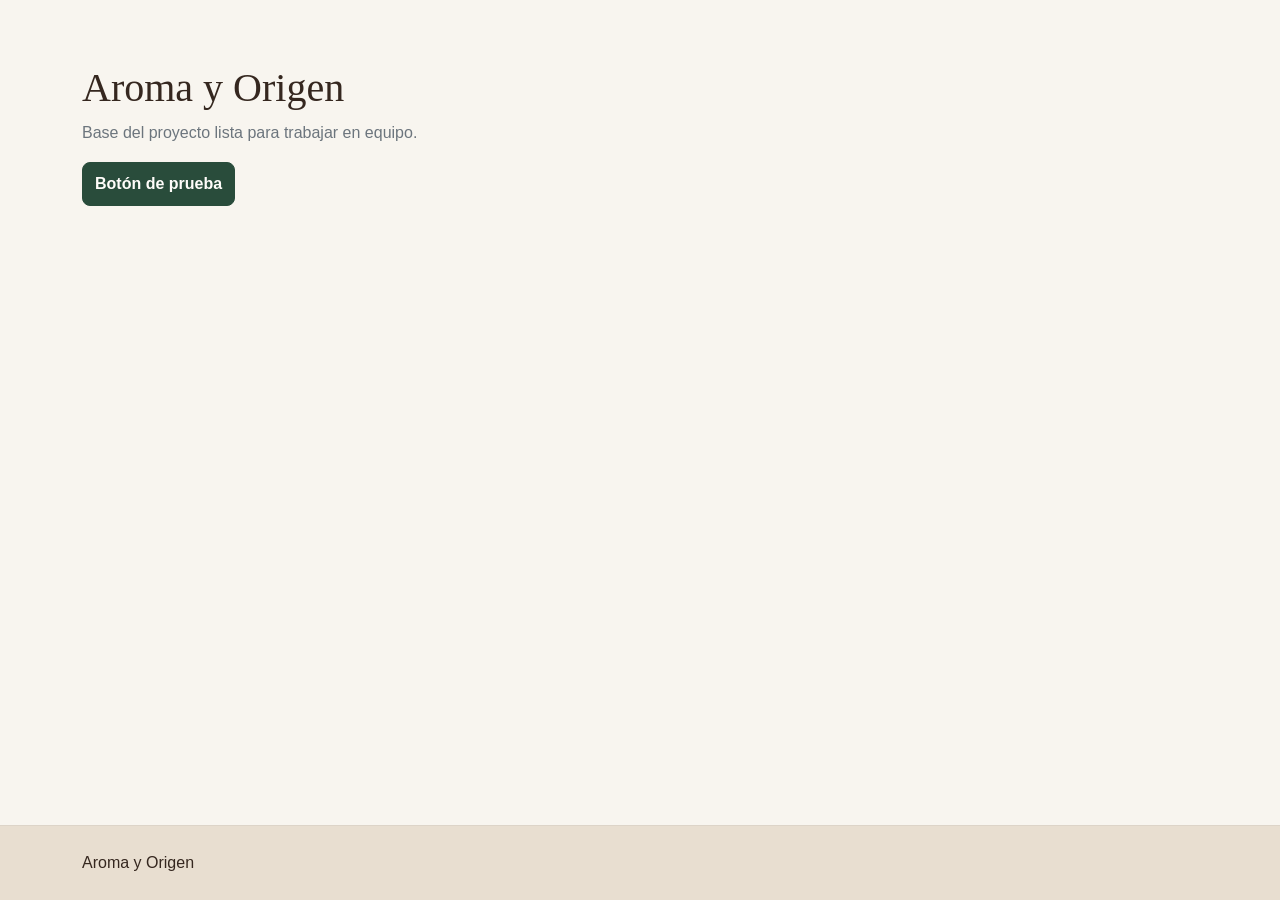
==== Programacion_4_Aroma_-_Origen-main/index.html @ bb80c742 "Proyecto inicial" ====
<!DOCTYPE html>
<html lang="es">

<head>
    <meta charset="UTF-8">
    <meta name="viewport" content="width=device-width, initial-scale=1.0">

    <title>Inicio | Aroma y Origen</title>
    <link href="https://cdn.jsdelivr.net/npm/bootstrap@5.3.8/dist/css/bootstrap.min.css" rel="stylesheet"
    integrity="sha384-sRIl4kxILFvY47J16cr9ZwB07vP4J8+LH7qKQnuqkuIAvNWLzeN8tE5YBujZqJLB" crossorigin="anonymous">
    <link rel="stylesheet" href="assets/styles/styles.css">
</head>

<body>
    <header>
        <!-- Encabezado pendiente -->
    </header>

    <main class="container page-section">
        <h1>Aroma y Origen</h1>
        <p class="text-secondary">
            Base del proyecto lista para trabajar en equipo.
        </p>

        <button type="button" class="btn btn-primary">
            Botón de prueba
        </button>
    </main>

    <footer class="site-footer">
        <div class="container">
            <p class="mb-0">Aroma y Origen</p>
        </div>
    </footer>

    <script src="https://cdn.jsdelivr.net/npm/bootstrap@5.3.8/dist/js/bootstrap.bundle.min.js"
        integrity="sha384-FKyoEForCGlyvwx9Hj09JcYn3nv7wiPVlz7YYwJrWVcXK/BmnVDxM+D2scQbITxI"
        crossorigin="anonymous">
    </script>
</body>

</html>
---- Programacion_4_Aroma_-_Origen-main/assets/styles/styles.css ----
/* ==================================================
   AROMA Y ORIGEN — ESTILOS COMPARTIDOS
   Cargar este archivo después de Bootstrap.
   ================================================== */

/* 1. Identidad visual y variables globales */
:root {
  --ao-cream: #f8f5ef;
  --ao-white: #fffdfa;
  --ao-coffee: #35271f;
  --ao-green: #294c3b;
  --ao-green-dark: #1e392c;
  --ao-terracotta: #a65f43;
  --ao-sand: #e8ded0;
  --ao-muted: #71685f;
  --ao-border: #ddd4c8;

  /*
   * Estas fuentes tienen alternativas locales.
   * Playfair Display e Inter deben cargarse por separado
   * si el equipo decide utilizarlas.
   */
  --ao-font-heading: "Playfair Display", Georgia, serif;
  --ao-font-body: "Inter", Arial, sans-serif;

  --ao-radius: 0.75rem;
  --ao-shadow: 0 0.25rem 1.25rem rgb(53 39 31 / 6%);

  /* Variables globales de Bootstrap */
  --bs-body-font-family: var(--ao-font-body);
  --bs-body-color: var(--ao-coffee);
  --bs-body-bg: var(--ao-cream);
  --bs-heading-color: var(--ao-coffee);
  --bs-secondary-color: var(--ao-muted);
  --bs-border-color: var(--ao-border);

  --bs-primary: var(--ao-green);
  --bs-primary-rgb: 41, 76, 59;
  --bs-link-color: var(--ao-green);
  --bs-link-color-rgb: 41, 76, 59;
  --bs-link-hover-color: var(--ao-green-dark);
  --bs-link-hover-color-rgb: 30, 57, 44;
}

/* 2. Base de las páginas */
body {
  min-height: 100vh;
  display: flex;
  flex-direction: column;
  line-height: 1.6;
}

main {
  flex: 1;
  min-width: 0;
}

h1,
h2,
h3,
h4,
h5,
h6,
.navbar-brand {
  font-family: var(--ao-font-heading);
}

h1,
h2,
h3 {
  line-height: 1.2;
}

img {
  max-width: 100%;
  height: auto;
}

button,
input,
select,
textarea {
  font: inherit;
}

/* 3. Espaciado compartido */
.page-section {
  padding-block: clamp(2rem, 5vw, 4rem);
}

.section-title {
  margin-bottom: 1.5rem;
}

.surface {
  background-color: var(--ao-white);
  border: 1px solid var(--ao-border);
  border-radius: var(--ao-radius);
  padding: clamp(1rem, 3vw, 2rem);
}

/* 4. Encabezado */
.navbar {
  --bs-navbar-color: var(--ao-coffee);
  --bs-navbar-hover-color: var(--ao-green);
  --bs-navbar-active-color: var(--ao-green);
  --bs-navbar-brand-color: var(--ao-coffee);
  --bs-navbar-brand-hover-color: var(--ao-green);

  background-color: var(--ao-cream);
  border-bottom: 1px solid var(--ao-border);
}

.navbar-brand {
  font-size: 1.5rem;
  font-weight: 600;
}

/* 5. Botones
   Cambiar --bs-primary no modifica por sí solo
   todos los estados de los botones de Bootstrap.
*/
.btn {
  min-height: 2.75rem;
  border-radius: 0.5rem;
  font-weight: 600;
}

.btn-primary {
  --bs-btn-color: var(--ao-white);
  --bs-btn-bg: var(--ao-green);
  --bs-btn-border-color: var(--ao-green);

  --bs-btn-hover-color: var(--ao-white);
  --bs-btn-hover-bg: var(--ao-green-dark);
  --bs-btn-hover-border-color: var(--ao-green-dark);

  --bs-btn-active-color: var(--ao-white);
  --bs-btn-active-bg: var(--ao-green-dark);
  --bs-btn-active-border-color: var(--ao-green-dark);

  --bs-btn-disabled-color: var(--ao-white);
  --bs-btn-disabled-bg: var(--ao-green);
  --bs-btn-disabled-border-color: var(--ao-green);

  --bs-btn-focus-shadow-rgb: 41, 76, 59;
}

.btn-outline-primary {
  --bs-btn-color: var(--ao-green);
  --bs-btn-border-color: var(--ao-green);

  --bs-btn-hover-color: var(--ao-white);
  --bs-btn-hover-bg: var(--ao-green);
  --bs-btn-hover-border-color: var(--ao-green);

  --bs-btn-active-color: var(--ao-white);
  --bs-btn-active-bg: var(--ao-green-dark);
  --bs-btn-active-border-color: var(--ao-green-dark);

  --bs-btn-disabled-color: var(--ao-green);
  --bs-btn-disabled-border-color: var(--ao-green);

  --bs-btn-focus-shadow-rgb: 41, 76, 59;
}

/* 6. Tarjetas */
.card {
  --bs-card-bg: var(--ao-white);
  --bs-card-border-color: var(--ao-border);
  --bs-card-border-radius: var(--ao-radius);

  box-shadow: var(--ao-shadow);
}

.product-image {
  display: block;
  width: 100%;
  aspect-ratio: 1 / 1;
  object-fit: cover;
  background-color: var(--ao-sand);
  border-radius: var(--ao-radius) var(--ao-radius) 0 0;
}

.product-price {
  color: var(--ao-green);
  font-weight: 600;
}

/* 7. Formularios */
.form-label {
  font-weight: 500;
}

.form-control,
.form-select {
  min-height: 2.75rem;
  background-color: var(--ao-white);
  border-color: var(--ao-border);
  border-radius: 0.5rem;
  color: var(--ao-coffee);
}

.form-control::placeholder {
  color: var(--ao-muted);
  opacity: 1;
}

.form-control:focus,
.form-select:focus {
  color: var(--ao-coffee);
  background-color: var(--ao-white);
  border-color: var(--ao-green);
  box-shadow: 0 0 0 0.2rem rgb(41 76 59 / 15%);
}

/* 8. Tablas */
.table {
  --bs-table-color: var(--ao-coffee);
  --bs-table-bg: var(--ao-white);
  --bs-table-border-color: var(--ao-border);
}

/* 9. Pie de página */
.site-footer {
  margin-top: auto;
  padding-block: 1.5rem;
  background-color: var(--ao-sand);
  border-top: 1px solid var(--ao-border);
  color: var(--ao-coffee);
}

/* 10. Accesibilidad */
:where(a, button, input, select, textarea):focus-visible {
  outline: 3px solid var(--ao-green);
  outline-offset: 3px;
}
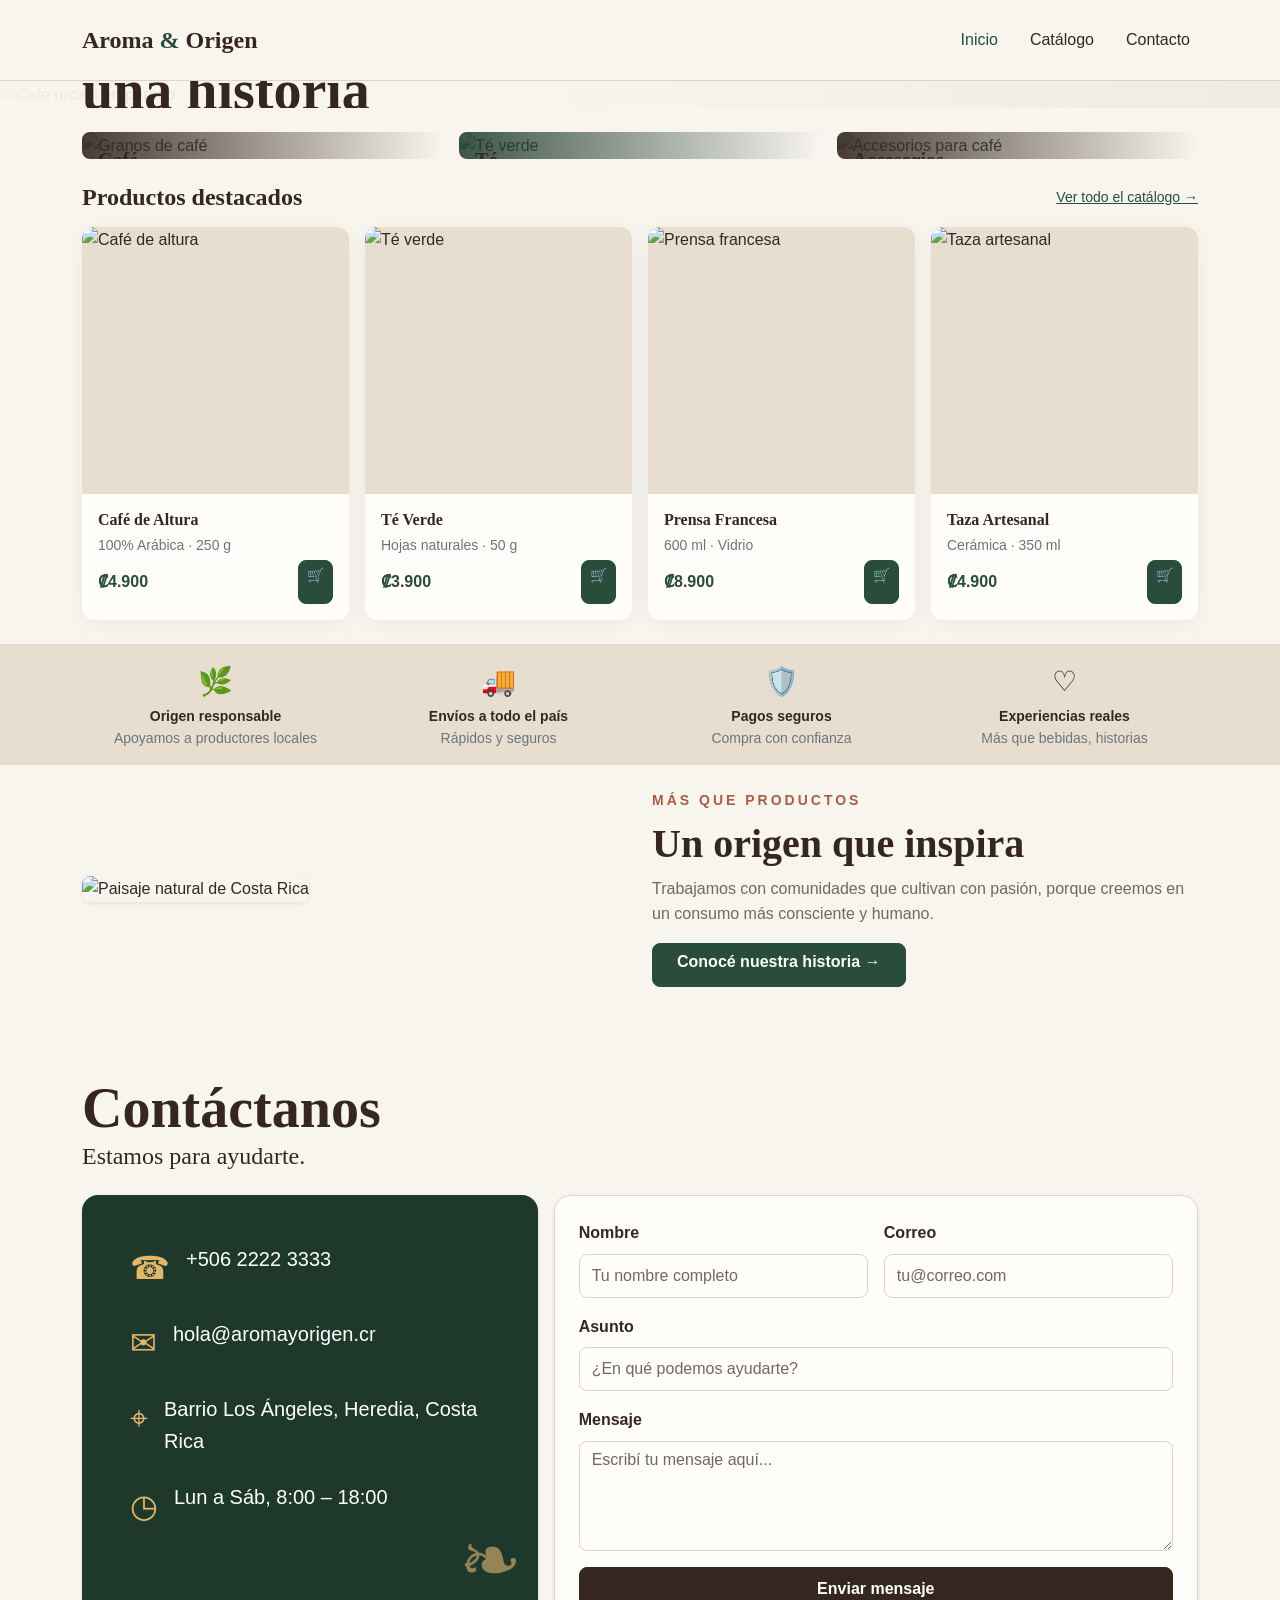
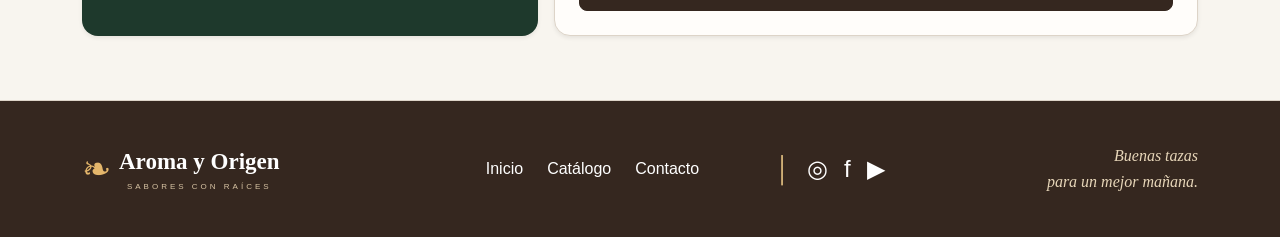
==== commit 50f6faac: "Actualiza pagina de inicio y contacto" ====
--- a/Programacion_4_Aroma_-_Origen-main/index.html
+++ b/Programacion_4_Aroma_-_Origen-main/index.html
@@ -1,3 +1,4 @@
+
 <!DOCTYPE html>
 <html lang="es">
 
@@ -6,37 +7,73 @@
     <meta name="viewport" content="width=device-width, initial-scale=1.0">
 
     <title>Inicio | Aroma y Origen</title>
-    <link href="https://cdn.jsdelivr.net/npm/bootstrap@5.3.8/dist/css/bootstrap.min.css" rel="stylesheet"
-    integrity="sha384-sRIl4kxILFvY47J16cr9ZwB07vP4J8+LH7qKQnuqkuIAvNWLzeN8tE5YBujZqJLB" crossorigin="anonymous">
+
+    <!-- Bootstrap -->
+    <link href="https://cdn.jsdelivr.net/npm/bootstrap@5.3.8/dist/css/bootstrap.min.css"
+        rel="stylesheet">
+
+    <!-- Estilos del proyecto -->
     <link rel="stylesheet" href="assets/styles/styles.css">
 </head>
 
 <body>
-    <header>
-        <!-- Encabezado pendiente -->
-    </header>
 
-    <main class="container page-section">
-        <h1>Aroma y Origen</h1>
-        <p class="text-secondary">
-            Base del proyecto lista para trabajar en equipo.
-        </p>
+    <!-- Menú de navegación -->
+    <header id="navbar"></header>
 
-        <button type="button" class="btn btn-primary">
-            Botón de prueba
-        </button>
-    </main>
+    <!-- Contenido principal -->
+    <div id="contenido"></div>
 
-    <footer class="site-footer">
-        <div class="container">
-            <p class="mb-0">Aroma y Origen</p>
-        </div>
-    </footer>
+    <!-- Pie de página -->
+    <div id="footer"></div>
 
-    <script src="https://cdn.jsdelivr.net/npm/bootstrap@5.3.8/dist/js/bootstrap.bundle.min.js"
-        integrity="sha384-FKyoEForCGlyvwx9Hj09JcYn3nv7wiPVlz7YYwJrWVcXK/BmnVDxM+D2scQbITxI"
-        crossorigin="anonymous">
+    <!-- JavaScript de Bootstrap -->
+    <script src="https://cdn.jsdelivr.net/npm/bootstrap@5.3.8/dist/js/bootstrap.bundle.min.js"></script>
+
+    <!-- Cargar los archivos HTML -->
+    <script>
+        async function cargarArchivo(id, ruta) {
+            try {
+                const respuesta = await fetch(ruta);
+
+                if (!respuesta.ok) {
+                    throw new Error("Error al cargar " + ruta);
+                }
+
+                const contenido = await respuesta.text();
+
+                document.getElementById(id).innerHTML = contenido;
+
+            } catch (error) {
+                console.error(error);
+                document.getElementById(id).innerHTML =
+                    "<p class='text-center p-3'>No se pudo cargar esta sección.</p>";
+            }
+        }
+
+        async function iniciarPagina() {
+
+            await Promise.all([
+                cargarArchivo(
+                    "navbar",
+                    "views/main/navbar/navbar.html"
+                ),
+
+                cargarArchivo(
+                    "contenido",
+                    "views/main/body/body.html"
+                ),
+
+                cargarArchivo(
+                    "footer",
+                    "views/main/footer/footer.html"
+                )
+            ]);
+
+        }
+
+        iniciarPagina();
     </script>
+
 </body>
-
-</html>+</html>
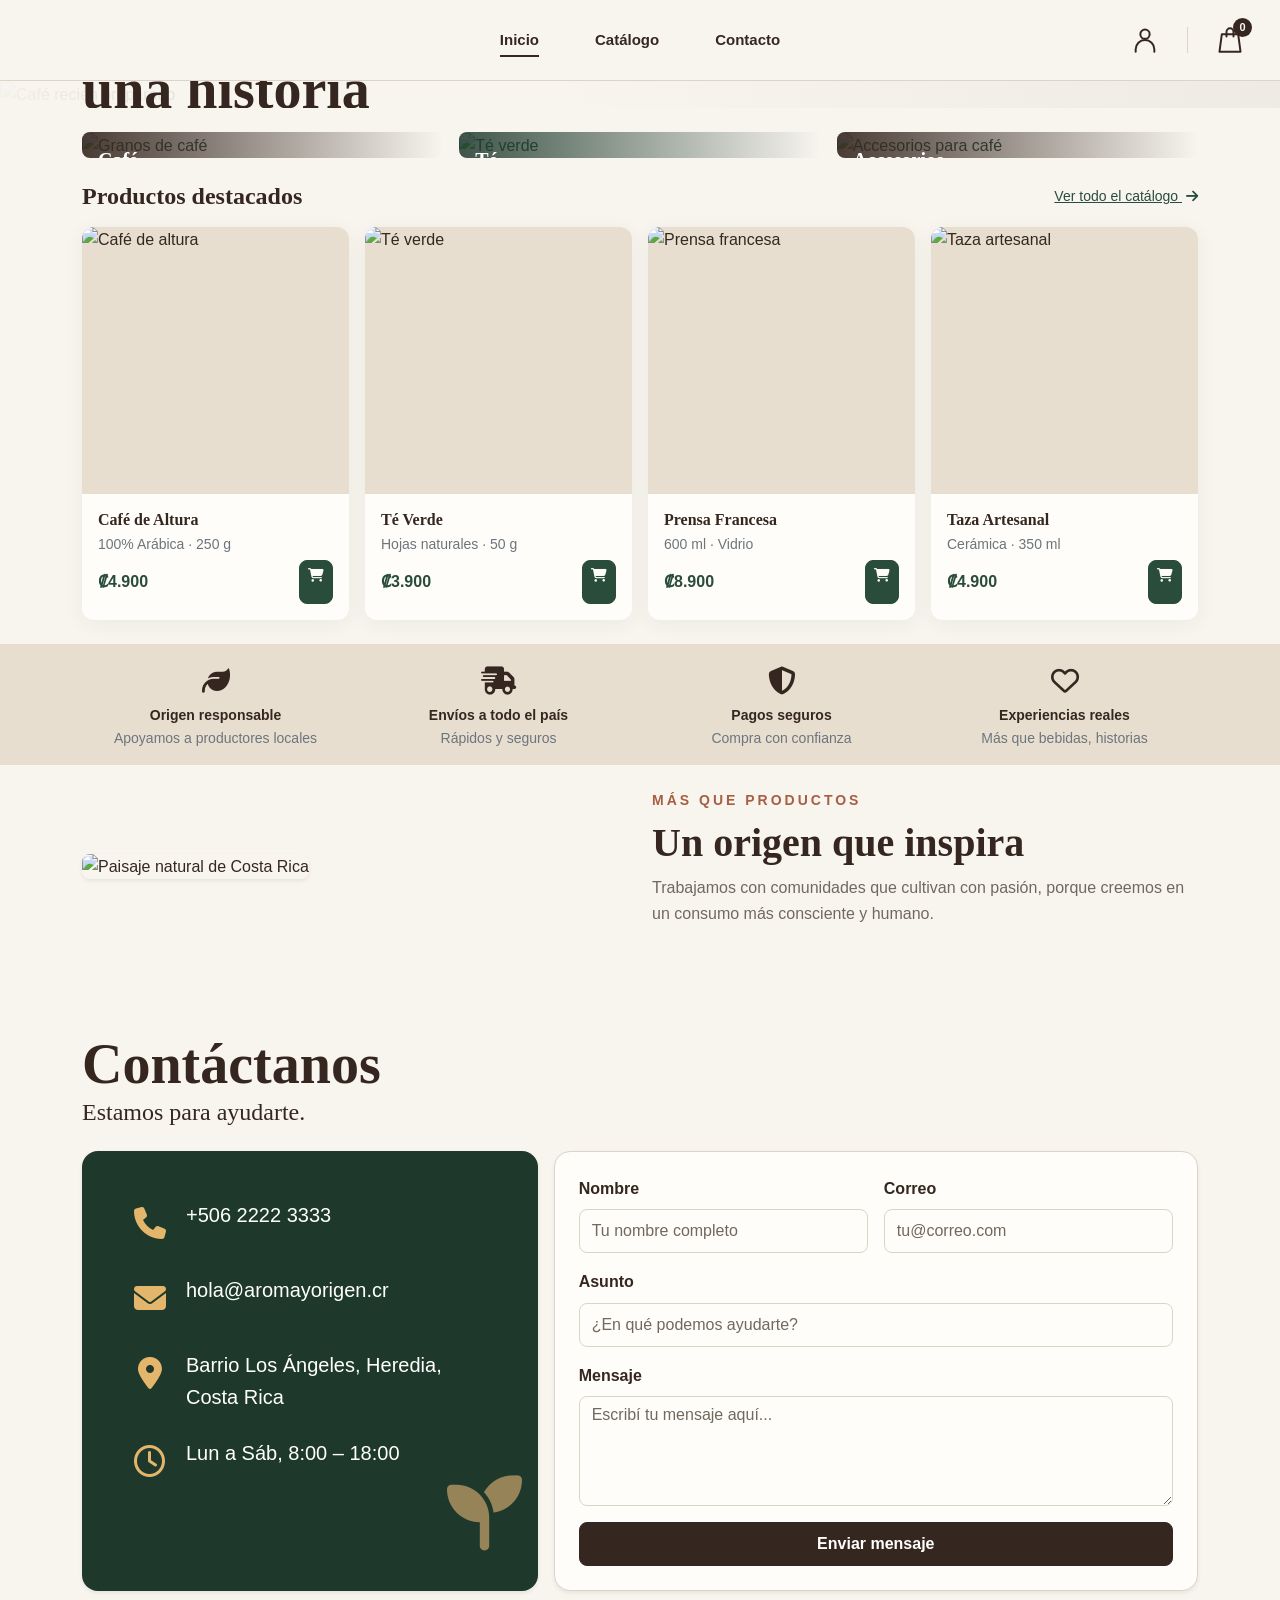
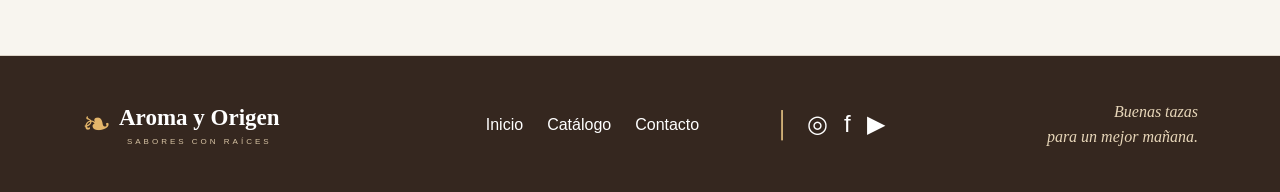
==== commit 9d38b3ce: "Correcciones" ====
--- a/Programacion_4_Aroma_-_Origen-main/index.html
+++ b/Programacion_4_Aroma_-_Origen-main/index.html
@@ -1,4 +1,3 @@
-
 <!DOCTYPE html>
 <html lang="es">
 
@@ -9,11 +8,13 @@
     <title>Inicio | Aroma y Origen</title>
 
     <!-- Bootstrap -->
-    <link href="https://cdn.jsdelivr.net/npm/bootstrap@5.3.8/dist/css/bootstrap.min.css"
-        rel="stylesheet">
+    <link href="https://cdn.jsdelivr.net/npm/bootstrap@5.3.8/dist/css/bootstrap.min.css" rel="stylesheet">
 
     <!-- Estilos del proyecto -->
     <link rel="stylesheet" href="assets/styles/styles.css">
+
+    <!-- Iconos Font Awesome -->
+    <link rel="stylesheet" href="https://cdnjs.cloudflare.com/ajax/libs/font-awesome/6.4.0/css/all.min.css">
 </head>
 
 <body>
@@ -30,50 +31,9 @@
     <!-- JavaScript de Bootstrap -->
     <script src="https://cdn.jsdelivr.net/npm/bootstrap@5.3.8/dist/js/bootstrap.bundle.min.js"></script>
 
-    <!-- Cargar los archivos HTML -->
-    <script>
-        async function cargarArchivo(id, ruta) {
-            try {
-                const respuesta = await fetch(ruta);
-
-                if (!respuesta.ok) {
-                    throw new Error("Error al cargar " + ruta);
-                }
-
-                const contenido = await respuesta.text();
-
-                document.getElementById(id).innerHTML = contenido;
-
-            } catch (error) {
-                console.error(error);
-                document.getElementById(id).innerHTML =
-                    "<p class='text-center p-3'>No se pudo cargar esta sección.</p>";
-            }
-        }
-
-        async function iniciarPagina() {
-
-            await Promise.all([
-                cargarArchivo(
-                    "navbar",
-                    "views/main/navbar/navbar.html"
-                ),
-
-                cargarArchivo(
-                    "contenido",
-                    "views/main/body/body.html"
-                ),
-
-                cargarArchivo(
-                    "footer",
-                    "views/main/footer/footer.html"
-                )
-            ]);
-
-        }
-
-        iniciarPagina();
-    </script>
+    <!-- Carga de las vistas -->
+    <script src="assets/js/scripts.js"></script>
 
 </body>
-</html>
+
+</html>
--- a/Programacion_4_Aroma_-_Origen-main/assets/styles/styles.css
+++ b/Programacion_4_Aroma_-_Origen-main/assets/styles/styles.css
@@ -16,9 +16,8 @@
   --ao-border: #ddd4c8;
 
   /*
-   * Estas fuentes tienen alternativas locales.
-   * Playfair Display e Inter deben cargarse por separado
-   * si el equipo decide utilizarlas.
+   * Playfair Display e Inter deben cargarse por separado.
+   * Si no están disponibles, se usan las alternativas locales.
    */
   --ao-font-heading: "Playfair Display", Georgia, serif;
   --ao-font-body: "Inter", Arial, sans-serif;
@@ -71,6 +70,12 @@
   line-height: 1.2;
 }
 
+/* Títulos blancos en las categorías */
+.ao-category-overlay h3,
+.ao-category-overlay-tea h3 {
+  color: #fff;
+}
+
 img {
   max-width: 100%;
   height: auto;
@@ -83,7 +88,7 @@
   font: inherit;
 }
 
-/* 3. Espaciado compartido */
+/* 3. Espaciado y elementos compartidos */
 .page-section {
   padding-block: clamp(2rem, 5vw, 4rem);
 }
@@ -92,11 +97,36 @@
   margin-bottom: 1.5rem;
 }
 
-.surface {
+.surface,
+.ao-contact-form {
   background-color: var(--ao-white);
   border: 1px solid var(--ao-border);
+}
+
+.surface {
   border-radius: var(--ao-radius);
   padding: clamp(1rem, 3vw, 2rem);
+}
+
+.ao-font-georgia,
+.ao-heading-coffee,
+.ao-footer-brand,
+.ao-footer-quote {
+  font-family: Georgia, serif;
+}
+
+.ao-heading-coffee {
+  color: var(--ao-coffee);
+}
+
+.ao-text-muted {
+  color: var(--ao-muted);
+}
+
+.ao-brand-accent,
+.ao-catalog-link,
+.product-price {
+  color: var(--ao-green);
 }
 
 /* 4. Encabezado */
@@ -107,8 +137,12 @@
   --bs-navbar-brand-color: var(--ao-coffee);
   --bs-navbar-brand-hover-color: var(--ao-green);
 
+  border-bottom: 1px solid var(--ao-border);
+}
+
+.navbar,
+.ao-contact {
   background-color: var(--ao-cream);
-  border-bottom: 1px solid var(--ao-border);
 }
 
 .navbar-brand {
@@ -116,55 +150,53 @@
   font-weight: 600;
 }
 
-/* 5. Botones
-   Cambiar --bs-primary no modifica por sí solo
-   todos los estados de los botones de Bootstrap.
-*/
+/* 5. Botones */
 .btn {
   min-height: 2.75rem;
   border-radius: 0.5rem;
   font-weight: 600;
 }
 
+/*
+ * Variables compartidas por ambos tipos de botón.
+ * Se conservan los estados hover, active y disabled.
+ */
+.btn-primary,
+.btn-outline-primary {
+  --bs-btn-border-color: var(--ao-green);
+
+  --bs-btn-hover-color: var(--ao-white);
+
+  --bs-btn-active-color: var(--ao-white);
+  --bs-btn-active-bg: var(--ao-green-dark);
+  --bs-btn-active-border-color: var(--ao-green-dark);
+
+  --bs-btn-disabled-border-color: var(--ao-green);
+
+  --bs-btn-focus-shadow-rgb: 41, 76, 59;
+}
+
 .btn-primary {
   --bs-btn-color: var(--ao-white);
   --bs-btn-bg: var(--ao-green);
-  --bs-btn-border-color: var(--ao-green);
-
-  --bs-btn-hover-color: var(--ao-white);
+
   --bs-btn-hover-bg: var(--ao-green-dark);
   --bs-btn-hover-border-color: var(--ao-green-dark);
 
-  --bs-btn-active-color: var(--ao-white);
-  --bs-btn-active-bg: var(--ao-green-dark);
-  --bs-btn-active-border-color: var(--ao-green-dark);
-
   --bs-btn-disabled-color: var(--ao-white);
   --bs-btn-disabled-bg: var(--ao-green);
-  --bs-btn-disabled-border-color: var(--ao-green);
-
-  --bs-btn-focus-shadow-rgb: 41, 76, 59;
 }
 
 .btn-outline-primary {
   --bs-btn-color: var(--ao-green);
-  --bs-btn-border-color: var(--ao-green);
-
-  --bs-btn-hover-color: var(--ao-white);
+
   --bs-btn-hover-bg: var(--ao-green);
   --bs-btn-hover-border-color: var(--ao-green);
 
-  --bs-btn-active-color: var(--ao-white);
-  --bs-btn-active-bg: var(--ao-green-dark);
-  --bs-btn-active-border-color: var(--ao-green-dark);
-
   --bs-btn-disabled-color: var(--ao-green);
-  --bs-btn-disabled-border-color: var(--ao-green);
-
-  --bs-btn-focus-shadow-rgb: 41, 76, 59;
-}
-
-/* 6. Tarjetas */
+}
+
+/* 6. Tarjetas y productos */
 .card {
   --bs-card-bg: var(--ao-white);
   --bs-card-border-color: var(--ao-border);
@@ -173,17 +205,22 @@
   box-shadow: var(--ao-shadow);
 }
 
+.product-image,
+.ao-hero-image,
+.ao-category-image,
+.ao-history-image {
+  object-fit: cover;
+}
+
 .product-image {
   display: block;
   width: 100%;
   aspect-ratio: 1 / 1;
-  object-fit: cover;
   background-color: var(--ao-sand);
   border-radius: var(--ao-radius) var(--ao-radius) 0 0;
 }
 
 .product-price {
-  color: var(--ao-green);
   font-weight: 600;
 }
 
@@ -221,7 +258,90 @@
   --bs-table-border-color: var(--ao-border);
 }
 
-/* 9. Pie de página */
+/* 9. Portada principal */
+.ao-hero-image {
+  height: 390px;
+}
+
+.ao-hero-overlay {
+  background: linear-gradient(90deg,
+      rgba(248, 245, 239, 0.96) 0%,
+      rgba(248, 245, 239, 0.78) 43%,
+      rgba(53, 39, 31, 0.05) 100%);
+}
+
+.ao-hero-content {
+  max-width: 510px;
+}
+
+.ao-hero-eyebrow,
+.ao-history-eyebrow {
+  color: var(--ao-terracotta);
+}
+
+.ao-hero-eyebrow {
+  letter-spacing: 4px;
+  font-size: 11px;
+}
+
+/* 10. Categorías */
+.ao-category-image {
+  height: 145px;
+}
+
+.ao-category-overlay {
+  background: linear-gradient(90deg,
+      rgba(53, 39, 31, 0.9),
+      transparent);
+}
+
+.ao-category-overlay-tea {
+  background: linear-gradient(90deg,
+      rgba(30, 57, 44, 0.85),
+      transparent);
+}
+
+/* 11. Beneficios */
+.ao-benefits {
+  background-color: var(--ao-sand);
+}
+
+/* 12. Nuestra historia */
+.ao-history-image {
+  height: 240px;
+  width: 100%;
+}
+
+.ao-history-eyebrow {
+  letter-spacing: 3px;
+}
+
+/* 13. Contacto */
+.ao-contact-info {
+  background-color: var(--ao-green-dark);
+}
+
+.ao-contact-details {
+  z-index: 1;
+}
+
+.ao-contact-icon,
+.ao-footer-symbol {
+  color: #e4b66b;
+}
+
+.ao-contact-decoration {
+  font-size: 75px;
+  color: #d6ad70;
+  opacity: 0.65;
+}
+
+.ao-contact-submit {
+  background-color: var(--ao-coffee);
+  border-color: var(--ao-coffee);
+}
+
+/* 14. Pie de página */
 .site-footer {
   margin-top: auto;
   padding-block: 1.5rem;
@@ -230,8 +350,212 @@
   color: var(--ao-coffee);
 }
 
-/* 10. Accesibilidad */
+/* Variante oscura utilizada por el footer de inicio */
+.site-footer.ao-footer {
+  background-color: var(--ao-coffee);
+  color: var(--ao-cream);
+}
+
+.ao-footer-symbol {
+  font-size: 35px;
+}
+
+.ao-footer-brand {
+  font-size: 23px;
+}
+
+.ao-footer-tagline {
+  font-size: 8px;
+  letter-spacing: 3px;
+  color: #d8c4a4;
+}
+
+.ao-footer-separator {
+  color: #d8b77c;
+  font-size: 25px;
+}
+
+.ao-footer-quote {
+  color: #e6d5b8;
+}
+
+/* 15. Accesibilidad */
 :where(a, button, input, select, textarea):focus-visible {
   outline: 3px solid var(--ao-green);
   outline-offset: 3px;
+}
+
+/* ==================================================
+   NAVBAR — LOGO, MENÚ CENTRAL Y ACCIONES
+   ================================================== */
+
+.ao-navbar {
+  padding-block: 0;
+}
+
+.ao-navbar > .ao-navbar-container {
+  max-width: 1280px;
+  min-height: 80px;
+  margin-inline: auto;
+  padding: 12px 32px;
+  column-gap: 24px;
+}
+
+/* Espacio para el logo completo */
+.ao-navbar .ao-logo-space {
+  display: flex;
+  align-items: center;
+  width: 250px;
+  height: 54px;
+  margin: 0;
+  padding: 0;
+  flex-shrink: 0;
+}
+
+.ao-logo-space img {
+  display: block;
+  width: 100%;
+  height: 100%;
+  object-fit: contain;
+  object-position: left center;
+}
+
+/* Enlaces */
+.ao-navbar-links {
+  align-items: center;
+  gap: 40px;
+}
+
+.ao-navbar .nav-link {
+  position: relative;
+  padding-block: 8px;
+  font-size: 15px;
+  font-weight: 600;
+  color: var(--ao-coffee);
+}
+
+.ao-navbar .nav-link.active {
+  color: var(--ao-coffee);
+}
+
+.ao-navbar .nav-link.active::after {
+  content: "";
+  position: absolute;
+  bottom: 3px;
+  left: var(--bs-navbar-nav-link-padding-x, 0);
+  right: var(--bs-navbar-nav-link-padding-x, 0);
+  height: 2px;
+  background-color: var(--ao-coffee);
+}
+
+/* Usuario y carrito */
+.ao-navbar-actions {
+  display: flex;
+  align-items: center;
+  justify-content: flex-end;
+  gap: 24px;
+}
+
+.ao-navbar-icon {
+  display: inline-flex;
+  align-items: center;
+  justify-content: center;
+  width: 36px;
+  height: 40px;
+  padding: 4px;
+  border: 0;
+  background: transparent;
+  color: var(--ao-coffee);
+  cursor: pointer;
+}
+
+.ao-navbar-icon svg {
+  width: 28px;
+  height: 28px;
+  fill: none;
+  stroke: currentColor;
+  stroke-width: 1.7;
+  stroke-linecap: round;
+  stroke-linejoin: round;
+}
+
+.ao-navbar .nav-link:hover,
+.ao-navbar-icon:hover {
+  color: var(--ao-green);
+}
+
+.ao-navbar-divider {
+  width: 1px;
+  height: 26px;
+  background-color: var(--ao-border);
+}
+
+.ao-navbar-cart {
+  position: relative;
+}
+
+.ao-cart-count {
+  position: absolute;
+  top: -2px;
+  right: -4px;
+  display: grid;
+  place-items: center;
+  min-width: 19px;
+  height: 19px;
+  padding-inline: 4px;
+  border-radius: 50%;
+  background-color: var(--ao-coffee);
+  color: var(--ao-cream);
+  font-size: 11px;
+  font-weight: 600;
+  line-height: 1;
+}
+
+/* Escritorio: columnas laterales iguales para centrar el menú */
+@media (min-width: 992px) {
+  .ao-navbar > .ao-navbar-container {
+    display: grid;
+    grid-template-columns: minmax(250px, 1fr) auto minmax(250px, 1fr);
+  }
+
+  .ao-navbar .ao-navbar-menu {
+    justify-content: center;
+  }
+}
+
+/* Celulares y tabletas */
+@media (max-width: 991.98px) {
+  .ao-navbar > .ao-navbar-container {
+    padding-inline: 20px;
+    column-gap: 12px;
+  }
+
+  .ao-navbar .ao-logo-space {
+    width: clamp(100px, 28vw, 210px);
+    height: 48px;
+  }
+
+  .ao-navbar .navbar-toggler {
+    margin-left: auto;
+    padding: 6px;
+  }
+
+  .ao-navbar-actions {
+    gap: 10px;
+  }
+
+  .ao-navbar-divider {
+    height: 22px;
+  }
+
+  .ao-navbar-menu {
+    order: 4;
+    flex-basis: 100%;
+  }
+
+  .ao-navbar-links {
+    align-items: flex-start;
+    gap: 8px;
+    padding-block: 16px;
+  }
 }
